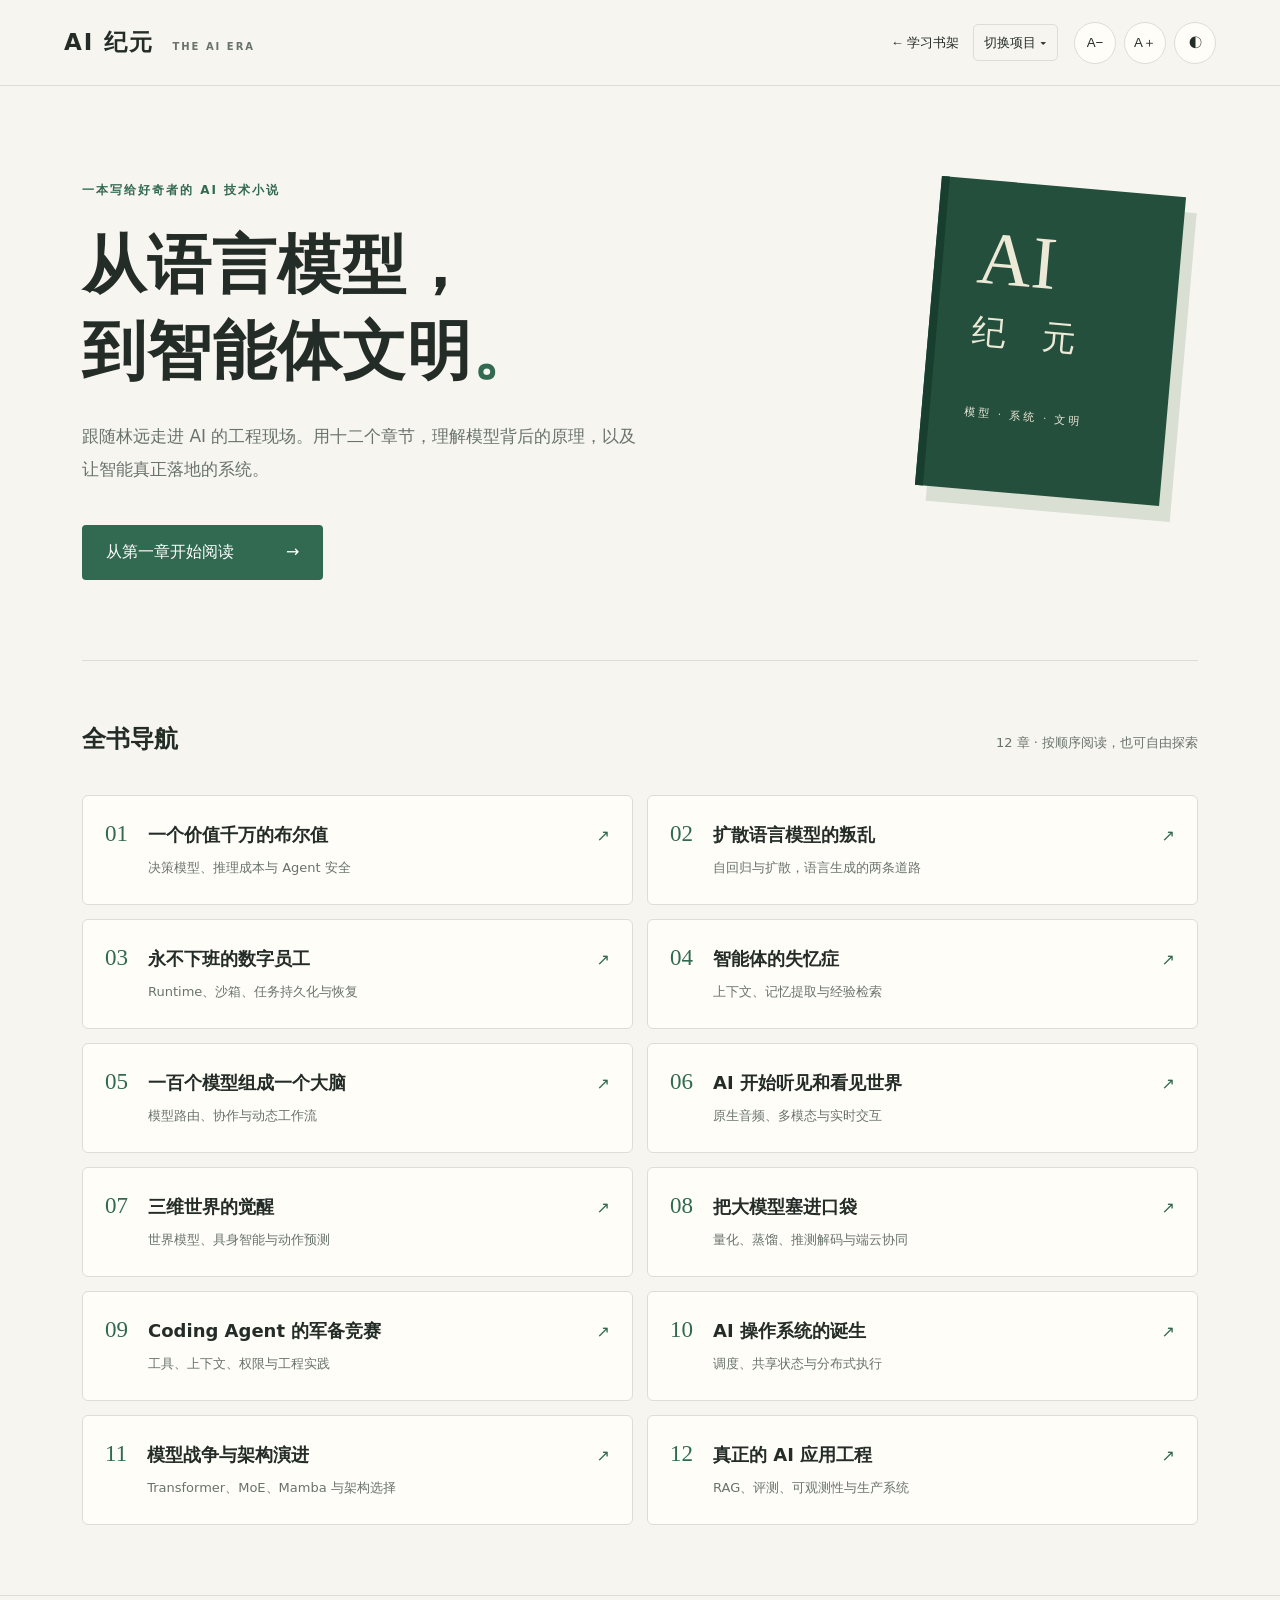
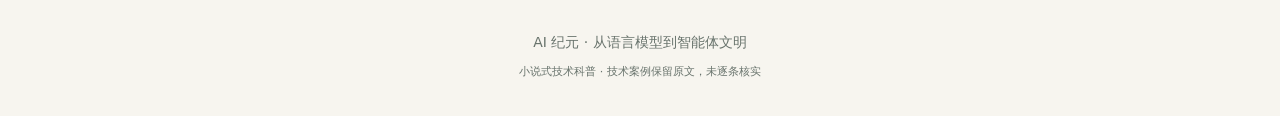
==== docs/index.html @ cb08b9cd "Add Data Empire to learning bookshelf navigation" ====
<!doctype html><html lang="zh-CN"><head><meta charset="utf-8"><meta name="viewport" content="width=device-width, initial-scale=1"><meta name="description" content="AI 纪元：从语言模型到智能体文明，十二章小说式技术科普。"><title>全书导航 · AI 纪元</title><link rel="stylesheet" href="style.css"><link rel="stylesheet" href="repairs.css"><script src="app.js" defer></script><script src="demos.js" defer></script><link rel="stylesheet" href="shelf-nav.css"></head><body class=""><header><a class="brand" href="index.html">AI 纪元<span>THE AI ERA</span></a><nav class="shelf-nav" aria-label="学习项目导航"><a class="shelf-home" href="/">← 学习书架</a><details class="shelf-switch"><summary>切换项目 ▾</summary><div class="shelf-menu"><a href="/pytorch-apprentice/">PyTorch：炼金术士的学徒</a><a href="/ai-era-reader/" aria-current="true">AI 纪元</a><a href="/data-empire-reader/">数据帝国</a></div></details></nav><div class="controls"><button id="smaller" aria-label="缩小字号">A−</button><button id="larger" aria-label="增大字号">A＋</button><button id="theme" aria-label="切换深浅色">◐</button></div></header><main class="home" id="main"><section class="hero"><p class="eyebrow">一本写给好奇者的 AI 技术小说</p><h1>从语言模型，<br>到智能体文明<span>。</span></h1><p class="intro">跟随林远走进 AI 的工程现场。用十二个章节，理解模型背后的原理，以及让智能真正落地的系统。</p><a class="start" href="chapter-01.html">从第一章开始阅读 <span>→</span></a><div class="book-mark" aria-hidden="true">AI<span>纪 元</span><small>模型 · 系统 · 文明</small></div></section><section class="catalog"><div class="section-title"><h2>全书导航</h2><span>12 章 · 按顺序阅读，也可自由探索</span></div><div class="cards"><a class="card" href="chapter-01.html"><span class="number">01</span><div><h3>一个价值千万的布尔值</h3><p>决策模型、推理成本与 Agent 安全</p></div><span class="arrow">↗</span></a><a class="card" href="chapter-02.html"><span class="number">02</span><div><h3>扩散语言模型的叛乱</h3><p>自回归与扩散，语言生成的两条道路</p></div><span class="arrow">↗</span></a><a class="card" href="chapter-03.html"><span class="number">03</span><div><h3>永不下班的数字员工</h3><p>Runtime、沙箱、任务持久化与恢复</p></div><span class="arrow">↗</span></a><a class="card" href="chapter-04.html"><span class="number">04</span><div><h3>智能体的失忆症</h3><p>上下文、记忆提取与经验检索</p></div><span class="arrow">↗</span></a><a class="card" href="chapter-05.html"><span class="number">05</span><div><h3>一百个模型组成一个大脑</h3><p>模型路由、协作与动态工作流</p></div><span class="arrow">↗</span></a><a class="card" href="chapter-06.html"><span class="number">06</span><div><h3>AI 开始听见和看见世界</h3><p>原生音频、多模态与实时交互</p></div><span class="arrow">↗</span></a><a class="card" href="chapter-07.html"><span class="number">07</span><div><h3>三维世界的觉醒</h3><p>世界模型、具身智能与动作预测</p></div><span class="arrow">↗</span></a><a class="card" href="chapter-08.html"><span class="number">08</span><div><h3>把大模型塞进口袋</h3><p>量化、蒸馏、推测解码与端云协同</p></div><span class="arrow">↗</span></a><a class="card" href="chapter-09.html"><span class="number">09</span><div><h3>Coding Agent 的军备竞赛</h3><p>工具、上下文、权限与工程实践</p></div><span class="arrow">↗</span></a><a class="card" href="chapter-10.html"><span class="number">10</span><div><h3>AI 操作系统的诞生</h3><p>调度、共享状态与分布式执行</p></div><span class="arrow">↗</span></a><a class="card" href="chapter-11.html"><span class="number">11</span><div><h3>模型战争与架构演进</h3><p>Transformer、MoE、Mamba 与架构选择</p></div><span class="arrow">↗</span></a><a class="card" href="chapter-12.html"><span class="number">12</span><div><h3>真正的 AI 应用工程</h3><p>RAG、评测、可观测性与生产系统</p></div><span class="arrow">↗</span></a></div></section></main><footer>AI 纪元 · 从语言模型到智能体文明<br><small>小说式技术科普 · 技术案例保留原文，未逐条核实</small></footer></body></html>
---- docs/style.css ----
:root{--bg:#f7f5ef;--paper:#fffdf8;--text:#242c28;--muted:#68736c;--line:#dcded4;--accent:#316a50;--reading-size:18px;color-scheme:light}*{box-sizing:border-box}html{scroll-behavior:smooth;scroll-padding-top:100px}body{margin:0;background:var(--bg);color:var(--text);font-family:system-ui,-apple-system,"Segoe UI","Microsoft YaHei",sans-serif}a{color:inherit;text-decoration:none}button,a,summary{-webkit-tap-highlight-color:transparent}a:focus-visible,button:focus-visible,summary:focus-visible{outline:3px solid var(--accent);outline-offset:4px}header{height:86px;padding:0 5%;display:flex;align-items:center;justify-content:space-between;border-bottom:1px solid var(--line);background:var(--bg);position:sticky;top:0;z-index:5}.brand{font-size:23px;font-weight:750;letter-spacing:2px}.brand span{display:inline-block;font-size:10px;letter-spacing:2px;margin-left:18px;color:var(--muted)}.controls{display:flex;gap:8px}button{border:1px solid var(--line);background:var(--paper);color:var(--text);border-radius:50%;width:42px;height:42px;cursor:pointer}.home{max-width:1180px;margin:auto;padding:0 32px}.hero{position:relative;padding:84px 0 80px;border-bottom:1px solid var(--line)}.eyebrow{font-size:12px;letter-spacing:2px;color:var(--accent);font-weight:650}.hero h1{font-family:Georgia,"Songti SC",SimSun,serif;font-size:clamp(38px,5vw,64px);line-height:1.35;letter-spacing:1px;margin:24px 0}.hero h1>span{color:var(--accent)}.intro{max-width:570px;line-height:1.95;color:var(--muted);font-size:17px}.start{display:inline-flex;gap:52px;background:var(--accent);color:#fff;padding:17px 24px;border-radius:4px;margin-top:22px}.book-mark{position:absolute;right:25px;top:100px;width:245px;height:310px;padding:35px;background:#244f3d;color:#ede9d7;box-shadow:12px 15px 0 #d9dfd2;font-size:75px;font-family:Georgia,serif;transform:rotate(5deg);border-left:8px solid #173e2e}.book-mark span{display:block;font-size:34px;letter-spacing:14px;margin-top:8px}.book-mark small{display:block;font-size:11px;letter-spacing:3px;margin-top:50px}.catalog{padding:42px 0 70px}.section-title{display:flex;align-items:baseline;justify-content:space-between;gap:16px;margin-bottom:20px}.section-title h2{font-size:24px}.section-title>span{color:var(--muted);font-size:13px}.cards{display:grid;grid-template-columns:1fr 1fr;gap:14px}.card{display:flex;gap:20px;border:1px solid var(--line);padding:25px 22px;background:var(--paper);border-radius:6px;align-items:baseline;transition:transform .15s,border-color .15s}.card:hover{transform:translateY(-3px);border-color:var(--accent)}.number{font-family:Georgia,serif;color:var(--accent);font-size:23px}.card h3{font-size:18px;margin:0 0 10px}.card p{font-size:13px;color:var(--muted);margin:0;line-height:1.7}.arrow{margin-left:auto;color:var(--accent)}footer{text-align:center;border-top:1px solid var(--line);padding:32px 20px;color:var(--muted);font-size:14px;line-height:2}footer small{font-size:11px}.reader-layout{max-width:1260px;margin:auto;display:grid;grid-template-columns:250px minmax(0,760px);gap:60px;padding:45px 30px}aside{position:sticky;top:116px;height:calc(100dvh - 150px);overflow:auto;font-size:13px;line-height:1.7;padding-right:14px}aside>a{color:var(--accent)}.toc ul{list-style:none;padding-left:14px}.toc>ul{padding-left:0}.toc li{margin:10px 0}.toc a:hover{color:var(--accent);text-decoration:underline}.chapter-heading{border-bottom:1px solid var(--line);padding:10px 0 30px;margin-bottom:35px}.chapter-heading h1{font-family:Georgia,"Songti SC",SimSun,serif;font-size:clamp(30px,4vw,43px);line-height:1.5;margin:16px 0}.chapter-heading>p:last-child{color:var(--muted);line-height:1.8}article{font-size:var(--reading-size);line-height:1.95;overflow-wrap:anywhere}article p{margin:1em 0}article h2{font-size:1.45em;line-height:1.55;margin:2.4em 0 1em}article h3{font-size:1.12em;margin-top:2em}article a{color:var(--accent);text-decoration:underline}article img{max-width:100%;height:auto;border-radius:4px}pre{padding:22px;background:#202d26;color:#edf2e9;overflow:auto;border-radius:6px;line-height:1.65;font-size:14px;overflow-wrap:normal}code{font-family:Consolas,monospace}p code,li code{background:var(--line);padding:2px 5px;border-radius:3px}blockquote{border-left:3px solid var(--accent);padding:1px 22px;margin:28px 0;color:var(--muted)}table{display:block;overflow-x:auto;border-collapse:collapse;font-size:.85em;max-width:100%;margin:30px 0}th,td{padding:12px;border:1px solid var(--line);min-width:100px;text-align:left}th{background:var(--paper)}.chapter-nav{display:flex;justify-content:space-between;gap:20px;padding:32px 0;border-top:1px solid var(--line);margin-top:60px;color:var(--accent)}.mobile-toc{display:none}.image-note{font-size:13px;color:var(--muted);border:1px dashed var(--line);padding:18px}[data-theme=dark]{--bg:#19221e;--paper:#202d26;--text:#e0e5dd;--muted:#a4b4a8;--line:#3a4b40;--accent:#99c9a9;color-scheme:dark}[data-theme=dark] .start{color:#19221e}@media(max-width:950px){.book-mark{display:none}.reader-layout{grid-template-columns:210px minmax(0,1fr);gap:30px}.hero{padding:55px 0}}@media(max-width:700px){header{height:70px;padding:0 18px}.brand span{display:none}.home{padding:0 20px}.hero{padding:40px 0}.hero h1{font-size:38px}.intro{font-size:15px}.cards{grid-template-columns:1fr}.section-title{display:block}.section-title h2{margin-bottom:10px}.card{padding:22px 18px;gap:16px}.reader-layout{display:block;padding:22px 20px}aside{display:none}.mobile-toc{display:block;border:1px solid var(--line);border-radius:5px;padding:15px;margin-bottom:30px;font-size:14px;line-height:1.7}.mobile-toc summary{cursor:pointer;color:var(--accent)}.chapter-heading{padding-top:0;margin-bottom:22px}.chapter-heading h1{font-size:30px}article{line-height:1.95}pre{margin-left:-8px;margin-right:-8px;padding:18px 14px}button{width:40px;height:40px}.chapter-nav a{padding:8px 0}}
---- docs/repairs.css ----
.demo,.flow-diagram{margin:32px 0;padding:24px;border:1px solid var(--line);border-radius:8px;background:var(--paper);font-size:16px;line-height:1.8;overflow-wrap:anywhere}.demo h3,.flow-diagram h3{margin:0 0 20px;font-size:20px}.demo label{display:block;margin:18px 0;font-weight:600}.demo input[type=range]{display:block;width:100%;min-height:40px;accent-color:var(--accent);cursor:pointer}.demo select{display:block;width:100%;padding:12px;margin-top:8px;border:1px solid var(--line);border-radius:4px;background:var(--bg);color:var(--text);font:inherit;min-height:46px}.demo-result{display:flex;flex-wrap:wrap;gap:18px;padding:18px;background:var(--bg);border-radius:5px}.demo-result>div{flex:1 1 150px}.demo-result span{display:block;color:var(--muted);font-size:13px}.demo-result strong{display:block;font-size:25px;color:var(--accent);font-variant-numeric:tabular-nums;line-height:1.5}.demo-result>p,.demo-result>.traffic-bar{flex-basis:100%;margin:0}.demo-note{font-size:12px;color:var(--muted);margin-bottom:0}.demo-actions{display:flex;gap:12px;margin-bottom:20px;flex-wrap:wrap}.demo-actions button{width:auto;height:auto;min-height:44px;border-radius:5px;padding:8px 18px;font:inherit}.demo-actions button:disabled{opacity:.45;cursor:default}.traffic-bar{height:20px;background:var(--line);overflow:hidden;border-radius:4px}.traffic-bar span{display:block;height:100%;background:var(--accent)}math{font-size:1.05em}math[display=block]{display:block;overflow-x:auto;max-width:100%;padding:18px 0;margin:12px 0}.image-note{display:block;font-size:13px;line-height:1.8}.flow-diagram li{padding:8px 0}.flow-diagram code{white-space:normal}@media(max-width:700px){.demo,.flow-diagram{padding:18px 14px}.demo-result strong{font-size:22px}.demo-result{padding:14px;gap:14px}.demo-result>div{flex-basis:120px}.demo h3,.flow-diagram h3{font-size:19px}}
---- docs/shelf-nav.css ----
/* Shared learning bookshelf navigation */
.shelf-nav{position:relative;display:flex;align-items:center;gap:14px;font:13px/1.5 "Segoe UI","Microsoft YaHei",sans-serif;white-space:nowrap;margin-left:auto}
.shelf-nav>a{color:inherit;text-decoration:none}.shelf-switch{position:relative}.shelf-switch>summary{cursor:pointer;list-style:none;padding:8px 10px;border:1px solid var(--line);border-radius:5px}.shelf-switch>summary::-webkit-details-marker{display:none}
.shelf-menu{position:absolute;right:0;top:calc(100% + 8px);width:240px;padding:8px;background:var(--paper);color:inherit;border:1px solid var(--line);border-radius:6px;box-shadow:0 10px 30px #0002;z-index:100}.shelf-menu a{display:block;padding:12px;white-space:normal;text-decoration:none;color:inherit;border-radius:3px}.shelf-menu a:hover{background:var(--bg)}.shelf-menu [aria-current]{font-weight:700}.shelf-nav a:focus-visible,.shelf-nav summary:focus-visible{outline:2px solid var(--accent);outline-offset:3px}
body>header:has(.shelf-nav){gap:16px;position:relative;z-index:20}
@media(max-width:900px){body>header:has(.shelf-nav){height:auto;min-height:80px;flex-wrap:wrap;padding-top:14px;padding-bottom:14px}.shelf-nav{order:3;width:100%;justify-content:space-between;border-top:1px solid var(--line);padding-top:10px;margin:0}.shelf-switch>summary{padding:5px 10px}.shelf-nav .shelf-home{font-size:12px}.shelf-menu{width:min(260px,calc(100vw - 40px))}}
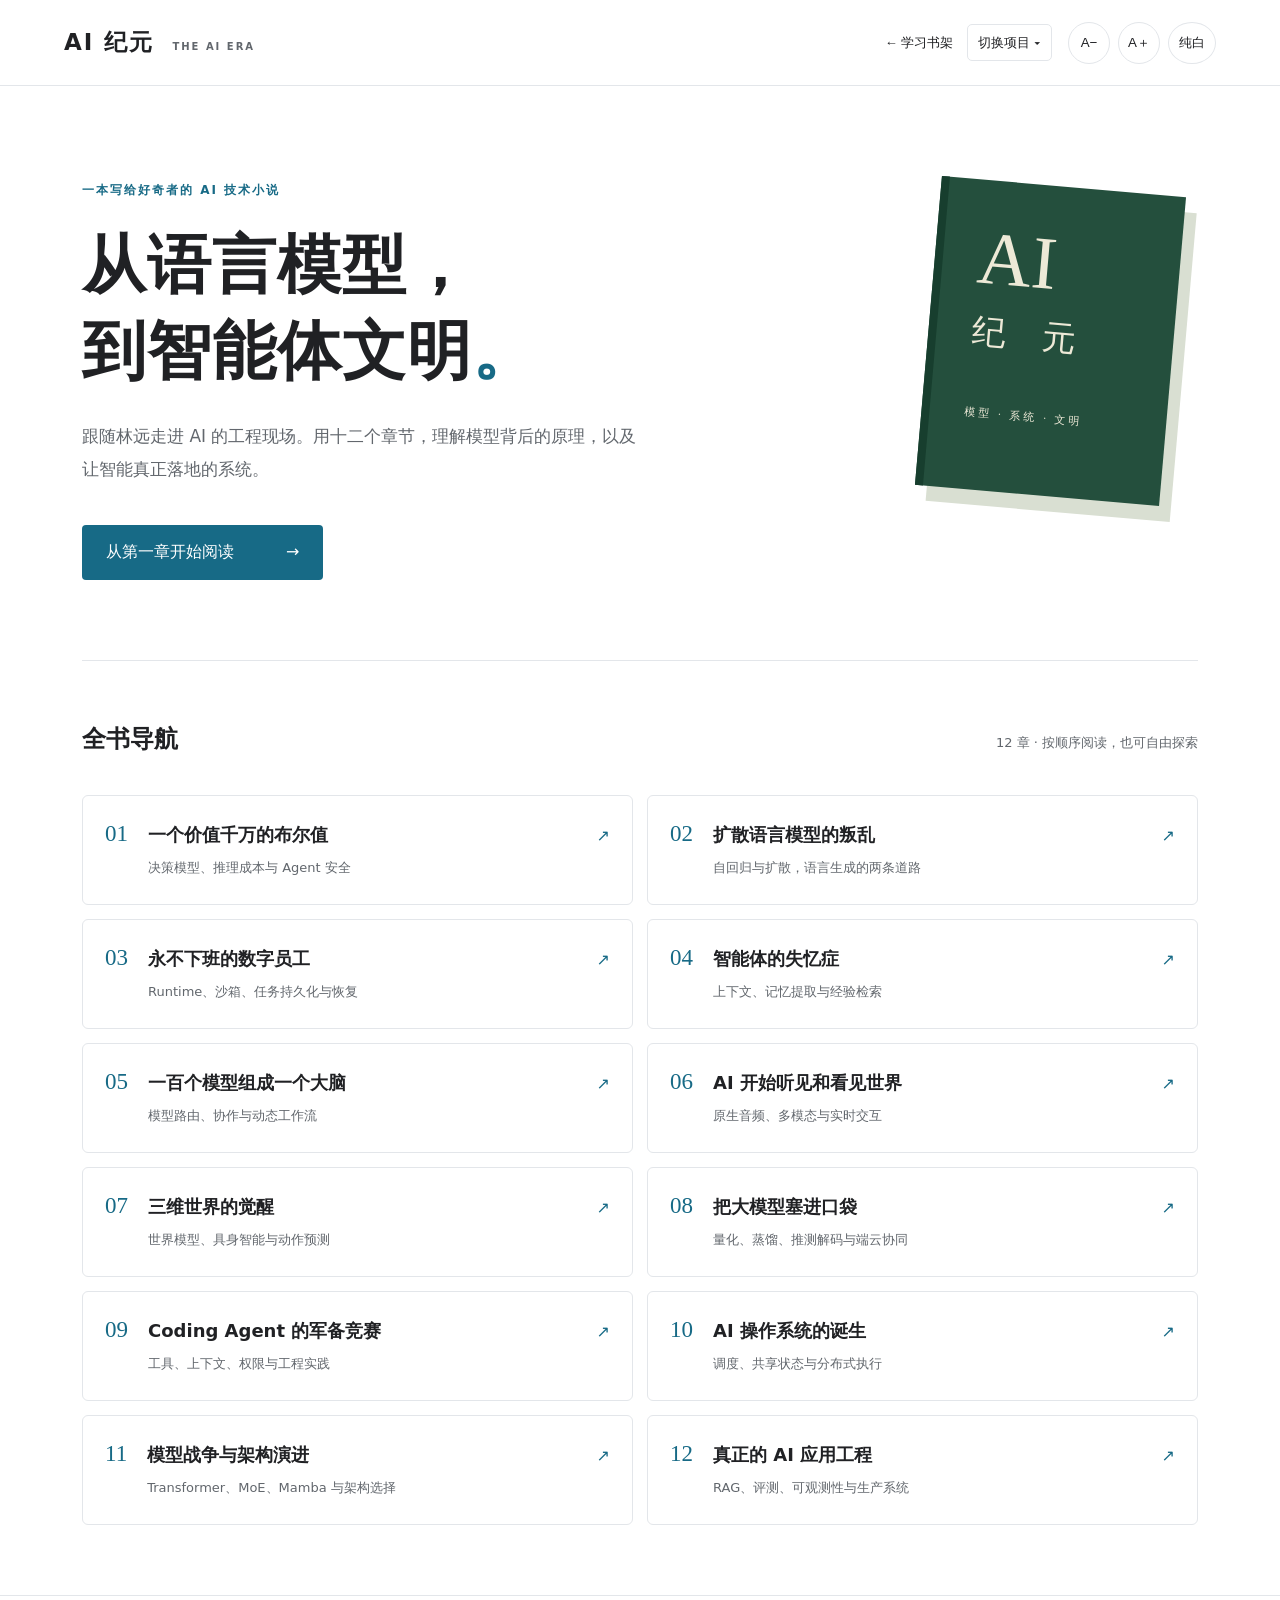
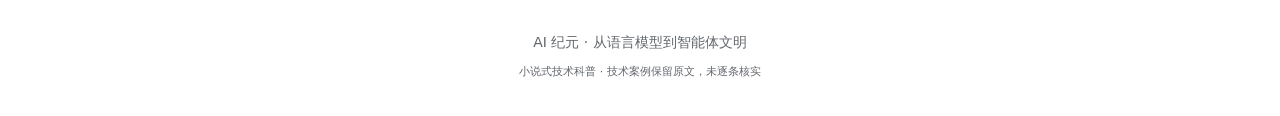
==== commit 8448a579: "Add pure white theme with persistent three-way background switch" ====
--- a/docs/index.html
+++ b/docs/index.html
@@ -1 +1 @@
-<!doctype html><html lang="zh-CN"><head><meta charset="utf-8"><meta name="viewport" content="width=device-width, initial-scale=1"><meta name="description" content="AI 纪元：从语言模型到智能体文明，十二章小说式技术科普。"><title>全书导航 · AI 纪元</title><link rel="stylesheet" href="style.css"><link rel="stylesheet" href="repairs.css"><script src="app.js" defer></script><script src="demos.js" defer></script><link rel="stylesheet" href="shelf-nav.css"></head><body class=""><header><a class="brand" href="index.html">AI 纪元<span>THE AI ERA</span></a><nav class="shelf-nav" aria-label="学习项目导航"><a class="shelf-home" href="/">← 学习书架</a><details class="shelf-switch"><summary>切换项目 ▾</summary><div class="shelf-menu"><a href="/pytorch-apprentice/">PyTorch：炼金术士的学徒</a><a href="/ai-era-reader/" aria-current="true">AI 纪元</a><a href="/data-empire-reader/">数据帝国</a></div></details></nav><div class="controls"><button id="smaller" aria-label="缩小字号">A−</button><button id="larger" aria-label="增大字号">A＋</button><button id="theme" aria-label="切换深浅色">◐</button></div></header><main class="home" id="main"><section class="hero"><p class="eyebrow">一本写给好奇者的 AI 技术小说</p><h1>从语言模型，<br>到智能体文明<span>。</span></h1><p class="intro">跟随林远走进 AI 的工程现场。用十二个章节，理解模型背后的原理，以及让智能真正落地的系统。</p><a class="start" href="chapter-01.html">从第一章开始阅读 <span>→</span></a><div class="book-mark" aria-hidden="true">AI<span>纪 元</span><small>模型 · 系统 · 文明</small></div></section><section class="catalog"><div class="section-title"><h2>全书导航</h2><span>12 章 · 按顺序阅读，也可自由探索</span></div><div class="cards"><a class="card" href="chapter-01.html"><span class="number">01</span><div><h3>一个价值千万的布尔值</h3><p>决策模型、推理成本与 Agent 安全</p></div><span class="arrow">↗</span></a><a class="card" href="chapter-02.html"><span class="number">02</span><div><h3>扩散语言模型的叛乱</h3><p>自回归与扩散，语言生成的两条道路</p></div><span class="arrow">↗</span></a><a class="card" href="chapter-03.html"><span class="number">03</span><div><h3>永不下班的数字员工</h3><p>Runtime、沙箱、任务持久化与恢复</p></div><span class="arrow">↗</span></a><a class="card" href="chapter-04.html"><span class="number">04</span><div><h3>智能体的失忆症</h3><p>上下文、记忆提取与经验检索</p></div><span class="arrow">↗</span></a><a class="card" href="chapter-05.html"><span class="number">05</span><div><h3>一百个模型组成一个大脑</h3><p>模型路由、协作与动态工作流</p></div><span class="arrow">↗</span></a><a class="card" href="chapter-06.html"><span class="number">06</span><div><h3>AI 开始听见和看见世界</h3><p>原生音频、多模态与实时交互</p></div><span class="arrow">↗</span></a><a class="card" href="chapter-07.html"><span class="number">07</span><div><h3>三维世界的觉醒</h3><p>世界模型、具身智能与动作预测</p></div><span class="arrow">↗</span></a><a class="card" href="chapter-08.html"><span class="number">08</span><div><h3>把大模型塞进口袋</h3><p>量化、蒸馏、推测解码与端云协同</p></div><span class="arrow">↗</span></a><a class="card" href="chapter-09.html"><span class="number">09</span><div><h3>Coding Agent 的军备竞赛</h3><p>工具、上下文、权限与工程实践</p></div><span class="arrow">↗</span></a><a class="card" href="chapter-10.html"><span class="number">10</span><div><h3>AI 操作系统的诞生</h3><p>调度、共享状态与分布式执行</p></div><span class="arrow">↗</span></a><a class="card" href="chapter-11.html"><span class="number">11</span><div><h3>模型战争与架构演进</h3><p>Transformer、MoE、Mamba 与架构选择</p></div><span class="arrow">↗</span></a><a class="card" href="chapter-12.html"><span class="number">12</span><div><h3>真正的 AI 应用工程</h3><p>RAG、评测、可观测性与生产系统</p></div><span class="arrow">↗</span></a></div></section></main><footer>AI 纪元 · 从语言模型到智能体文明<br><small>小说式技术科普 · 技术案例保留原文，未逐条核实</small></footer></body></html>+<!doctype html><html lang="zh-CN"><head><meta charset="utf-8"><meta name="viewport" content="width=device-width, initial-scale=1"><meta name="description" content="AI 纪元：从语言模型到智能体文明，十二章小说式技术科普。"><title>全书导航 · AI 纪元</title><link rel="stylesheet" href="style.css"><link rel="stylesheet" href="repairs.css"><script src="app.js" defer></script><script src="demos.js" defer></script><link rel="stylesheet" href="shelf-nav.css"><script src="white-theme.js" defer></script></head><body class=""><header><a class="brand" href="index.html">AI 纪元<span>THE AI ERA</span></a><nav class="shelf-nav" aria-label="学习项目导航"><a class="shelf-home" href="/">← 学习书架</a><details class="shelf-switch"><summary>切换项目 ▾</summary><div class="shelf-menu"><a href="/rag-empire-reader/">RAG 帝国</a><a href="/pytorch-apprentice/">PyTorch：炼金术士的学徒</a><a href="/ai-era-reader/" aria-current="true">AI 纪元</a><a href="/data-empire-reader/">数据帝国</a></div></details></nav><div class="controls"><button id="smaller" aria-label="缩小字号">A−</button><button id="larger" aria-label="增大字号">A＋</button><button id="theme" aria-label="切换深浅色">◐</button></div></header><main class="home" id="main"><section class="hero"><p class="eyebrow">一本写给好奇者的 AI 技术小说</p><h1>从语言模型，<br>到智能体文明<span>。</span></h1><p class="intro">跟随林远走进 AI 的工程现场。用十二个章节，理解模型背后的原理，以及让智能真正落地的系统。</p><a class="start" href="chapter-01.html">从第一章开始阅读 <span>→</span></a><div class="book-mark" aria-hidden="true">AI<span>纪 元</span><small>模型 · 系统 · 文明</small></div></section><section class="catalog"><div class="section-title"><h2>全书导航</h2><span>12 章 · 按顺序阅读，也可自由探索</span></div><div class="cards"><a class="card" href="chapter-01.html"><span class="number">01</span><div><h3>一个价值千万的布尔值</h3><p>决策模型、推理成本与 Agent 安全</p></div><span class="arrow">↗</span></a><a class="card" href="chapter-02.html"><span class="number">02</span><div><h3>扩散语言模型的叛乱</h3><p>自回归与扩散，语言生成的两条道路</p></div><span class="arrow">↗</span></a><a class="card" href="chapter-03.html"><span class="number">03</span><div><h3>永不下班的数字员工</h3><p>Runtime、沙箱、任务持久化与恢复</p></div><span class="arrow">↗</span></a><a class="card" href="chapter-04.html"><span class="number">04</span><div><h3>智能体的失忆症</h3><p>上下文、记忆提取与经验检索</p></div><span class="arrow">↗</span></a><a class="card" href="chapter-05.html"><span class="number">05</span><div><h3>一百个模型组成一个大脑</h3><p>模型路由、协作与动态工作流</p></div><span class="arrow">↗</span></a><a class="card" href="chapter-06.html"><span class="number">06</span><div><h3>AI 开始听见和看见世界</h3><p>原生音频、多模态与实时交互</p></div><span class="arrow">↗</span></a><a class="card" href="chapter-07.html"><span class="number">07</span><div><h3>三维世界的觉醒</h3><p>世界模型、具身智能与动作预测</p></div><span class="arrow">↗</span></a><a class="card" href="chapter-08.html"><span class="number">08</span><div><h3>把大模型塞进口袋</h3><p>量化、蒸馏、推测解码与端云协同</p></div><span class="arrow">↗</span></a><a class="card" href="chapter-09.html"><span class="number">09</span><div><h3>Coding Agent 的军备竞赛</h3><p>工具、上下文、权限与工程实践</p></div><span class="arrow">↗</span></a><a class="card" href="chapter-10.html"><span class="number">10</span><div><h3>AI 操作系统的诞生</h3><p>调度、共享状态与分布式执行</p></div><span class="arrow">↗</span></a><a class="card" href="chapter-11.html"><span class="number">11</span><div><h3>模型战争与架构演进</h3><p>Transformer、MoE、Mamba 与架构选择</p></div><span class="arrow">↗</span></a><a class="card" href="chapter-12.html"><span class="number">12</span><div><h3>真正的 AI 应用工程</h3><p>RAG、评测、可观测性与生产系统</p></div><span class="arrow">↗</span></a></div></section></main><footer>AI 纪元 · 从语言模型到智能体文明<br><small>小说式技术科普 · 技术案例保留原文，未逐条核实</small></footer></body></html>
--- a/docs/style.css
+++ b/docs/style.css
@@ -1 +1,3 @@
 :root{--bg:#f7f5ef;--paper:#fffdf8;--text:#242c28;--muted:#68736c;--line:#dcded4;--accent:#316a50;--reading-size:18px;color-scheme:light}*{box-sizing:border-box}html{scroll-behavior:smooth;scroll-padding-top:100px}body{margin:0;background:var(--bg);color:var(--text);font-family:system-ui,-apple-system,"Segoe UI","Microsoft YaHei",sans-serif}a{color:inherit;text-decoration:none}button,a,summary{-webkit-tap-highlight-color:transparent}a:focus-visible,button:focus-visible,summary:focus-visible{outline:3px solid var(--accent);outline-offset:4px}header{height:86px;padding:0 5%;display:flex;align-items:center;justify-content:space-between;border-bottom:1px solid var(--line);background:var(--bg);position:sticky;top:0;z-index:5}.brand{font-size:23px;font-weight:750;letter-spacing:2px}.brand span{display:inline-block;font-size:10px;letter-spacing:2px;margin-left:18px;color:var(--muted)}.controls{display:flex;gap:8px}button{border:1px solid var(--line);background:var(--paper);color:var(--text);border-radius:50%;width:42px;height:42px;cursor:pointer}.home{max-width:1180px;margin:auto;padding:0 32px}.hero{position:relative;padding:84px 0 80px;border-bottom:1px solid var(--line)}.eyebrow{font-size:12px;letter-spacing:2px;color:var(--accent);font-weight:650}.hero h1{font-family:Georgia,"Songti SC",SimSun,serif;font-size:clamp(38px,5vw,64px);line-height:1.35;letter-spacing:1px;margin:24px 0}.hero h1>span{color:var(--accent)}.intro{max-width:570px;line-height:1.95;color:var(--muted);font-size:17px}.start{display:inline-flex;gap:52px;background:var(--accent);color:#fff;padding:17px 24px;border-radius:4px;margin-top:22px}.book-mark{position:absolute;right:25px;top:100px;width:245px;height:310px;padding:35px;background:#244f3d;color:#ede9d7;box-shadow:12px 15px 0 #d9dfd2;font-size:75px;font-family:Georgia,serif;transform:rotate(5deg);border-left:8px solid #173e2e}.book-mark span{display:block;font-size:34px;letter-spacing:14px;margin-top:8px}.book-mark small{display:block;font-size:11px;letter-spacing:3px;margin-top:50px}.catalog{padding:42px 0 70px}.section-title{display:flex;align-items:baseline;justify-content:space-between;gap:16px;margin-bottom:20px}.section-title h2{font-size:24px}.section-title>span{color:var(--muted);font-size:13px}.cards{display:grid;grid-template-columns:1fr 1fr;gap:14px}.card{display:flex;gap:20px;border:1px solid var(--line);padding:25px 22px;background:var(--paper);border-radius:6px;align-items:baseline;transition:transform .15s,border-color .15s}.card:hover{transform:translateY(-3px);border-color:var(--accent)}.number{font-family:Georgia,serif;color:var(--accent);font-size:23px}.card h3{font-size:18px;margin:0 0 10px}.card p{font-size:13px;color:var(--muted);margin:0;line-height:1.7}.arrow{margin-left:auto;color:var(--accent)}footer{text-align:center;border-top:1px solid var(--line);padding:32px 20px;color:var(--muted);font-size:14px;line-height:2}footer small{font-size:11px}.reader-layout{max-width:1260px;margin:auto;display:grid;grid-template-columns:250px minmax(0,760px);gap:60px;padding:45px 30px}aside{position:sticky;top:116px;height:calc(100dvh - 150px);overflow:auto;font-size:13px;line-height:1.7;padding-right:14px}aside>a{color:var(--accent)}.toc ul{list-style:none;padding-left:14px}.toc>ul{padding-left:0}.toc li{margin:10px 0}.toc a:hover{color:var(--accent);text-decoration:underline}.chapter-heading{border-bottom:1px solid var(--line);padding:10px 0 30px;margin-bottom:35px}.chapter-heading h1{font-family:Georgia,"Songti SC",SimSun,serif;font-size:clamp(30px,4vw,43px);line-height:1.5;margin:16px 0}.chapter-heading>p:last-child{color:var(--muted);line-height:1.8}article{font-size:var(--reading-size);line-height:1.95;overflow-wrap:anywhere}article p{margin:1em 0}article h2{font-size:1.45em;line-height:1.55;margin:2.4em 0 1em}article h3{font-size:1.12em;margin-top:2em}article a{color:var(--accent);text-decoration:underline}article img{max-width:100%;height:auto;border-radius:4px}pre{padding:22px;background:#202d26;color:#edf2e9;overflow:auto;border-radius:6px;line-height:1.65;font-size:14px;overflow-wrap:normal}code{font-family:Consolas,monospace}p code,li code{background:var(--line);padding:2px 5px;border-radius:3px}blockquote{border-left:3px solid var(--accent);padding:1px 22px;margin:28px 0;color:var(--muted)}table{display:block;overflow-x:auto;border-collapse:collapse;font-size:.85em;max-width:100%;margin:30px 0}th,td{padding:12px;border:1px solid var(--line);min-width:100px;text-align:left}th{background:var(--paper)}.chapter-nav{display:flex;justify-content:space-between;gap:20px;padding:32px 0;border-top:1px solid var(--line);margin-top:60px;color:var(--accent)}.mobile-toc{display:none}.image-note{font-size:13px;color:var(--muted);border:1px dashed var(--line);padding:18px}[data-theme=dark]{--bg:#19221e;--paper:#202d26;--text:#e0e5dd;--muted:#a4b4a8;--line:#3a4b40;--accent:#99c9a9;color-scheme:dark}[data-theme=dark] .start{color:#19221e}@media(max-width:950px){.book-mark{display:none}.reader-layout{grid-template-columns:210px minmax(0,1fr);gap:30px}.hero{padding:55px 0}}@media(max-width:700px){header{height:70px;padding:0 18px}.brand span{display:none}.home{padding:0 20px}.hero{padding:40px 0}.hero h1{font-size:38px}.intro{font-size:15px}.cards{grid-template-columns:1fr}.section-title{display:block}.section-title h2{margin-bottom:10px}.card{padding:22px 18px;gap:16px}.reader-layout{display:block;padding:22px 20px}aside{display:none}.mobile-toc{display:block;border:1px solid var(--line);border-radius:5px;padding:15px;margin-bottom:30px;font-size:14px;line-height:1.7}.mobile-toc summary{cursor:pointer;color:var(--accent)}.chapter-heading{padding-top:0;margin-bottom:22px}.chapter-heading h1{font-size:30px}article{line-height:1.95}pre{margin-left:-8px;margin-right:-8px;padding:18px 14px}button{width:40px;height:40px}.chapter-nav a{padding:8px 0}}
+
+:root[data-theme=white]{--bg:#fff;--paper:#fff;--ink:#202124;--text:#202124;--muted:#62676d;--line:#e3e6ea;--accent:#176a86;--soft:#f5f7f9;--code:#f6f8fa;color-scheme:light}:root[data-theme=white] body,:root[data-theme=white] header,:root[data-theme=white] aside,:root[data-theme=white] .sidebar{background:#fff;color:#202124}#theme{min-width:48px;width:auto!important}
